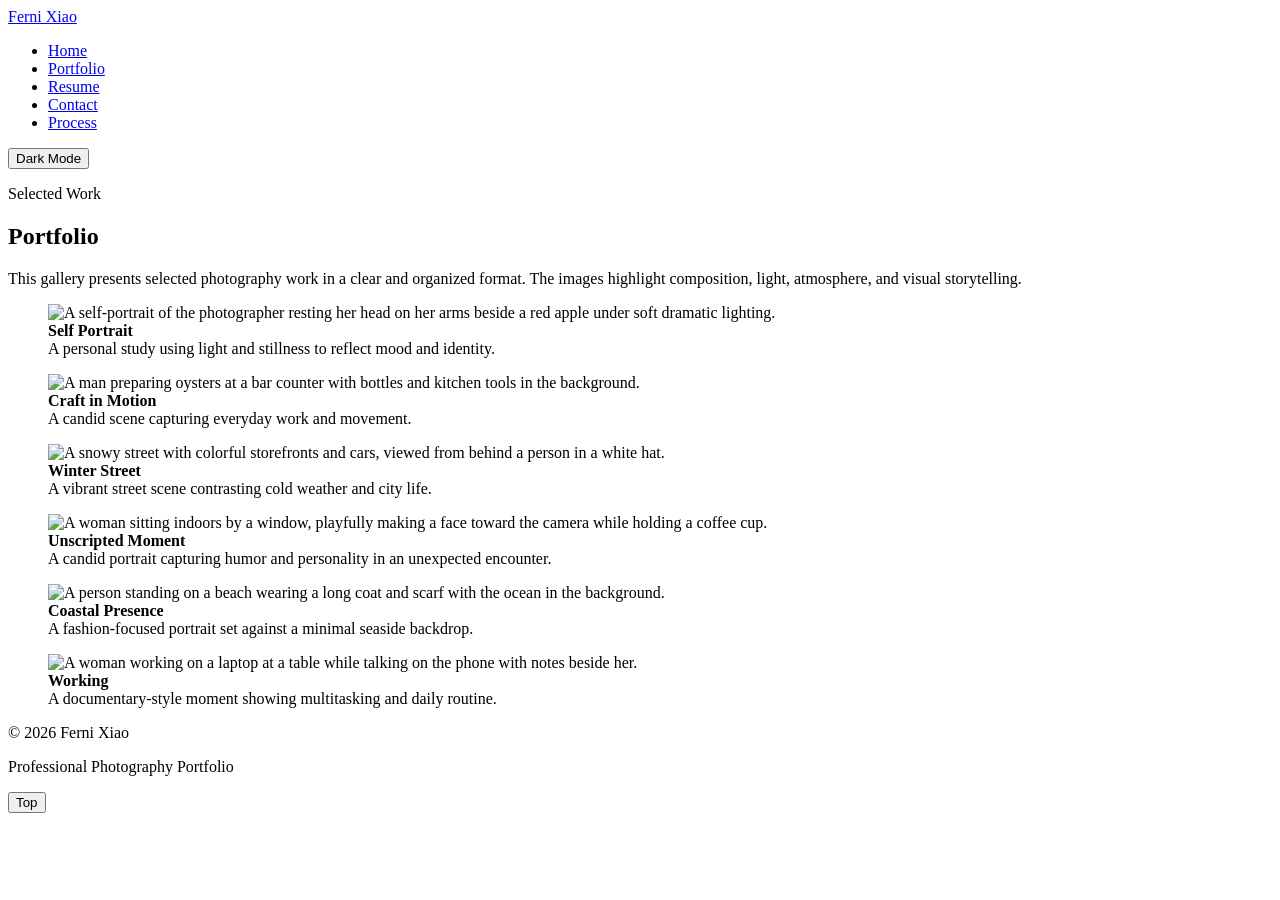
==== portfolio.html @ 2f025600 "Add files via upload" ====
<!DOCTYPE html>
<html lang="en">
<head>
  <meta charset="UTF-8">
  <meta name="viewport" content="width=device-width, initial-scale=1.0">
  <title>Portfolio | Ferni Xiao</title>
  <link rel="stylesheet" href="css/style.css">
</head>
<body>

  <header class="site-header">
    <div class="container">
      <div class="header-top">
        <a href="index.html" class="logo">Ferni Xiao</a>

        <nav class="site-nav" aria-label="Main navigation">
          <ul class="nav-list">
            <li><a href="index.html">Home</a></li>
            <li><a href="portfolio.html" class="active">Portfolio</a></li>
            <li><a href="resume.html">Resume</a></li>
            <li><a href="contact.html">Contact</a></li>
            <li><a href="process.html">Process</a></li>
          </ul>
        </nav>

        <button id="themeToggle" class="button">Dark Mode</button>
      </div>
    </div>
  </header>

  <main>
    <section class="content-section">
      <div class="container narrow-container">
        <p class="small-heading">Selected Work</p>
        <h1>Portfolio</h1>
        <p>
          This gallery presents selected photography work in a clear and organized format.
          The images highlight composition, light, atmosphere, and visual storytelling.
        </p>
      </div>
    </section>

    <section class="content-section light-section">
      <div class="container">
        <div class="gallery-grid masonry-gallery">

          <figure class="gallery-item">
            <img src="images/photo4.jpg" alt="A self-portrait of the photographer resting her head on her arms beside a red apple under soft dramatic lighting.">
            <figcaption>
              <strong>Self Portrait</strong><br>
              A personal study using light and stillness to reflect mood and identity.
            </figcaption>
          </figure>

          <figure class="gallery-item">
            <img src="images/photo5.jpg" alt="A man preparing oysters at a bar counter with bottles and kitchen tools in the background.">
            <figcaption>
              <strong>Craft in Motion</strong><br>
              A candid scene capturing everyday work and movement.
            </figcaption>
          </figure>

          <figure class="gallery-item">
            <img src="images/photo6.jpg" alt="A snowy street with colorful storefronts and cars, viewed from behind a person in a white hat.">
            <figcaption>
              <strong>Winter Street</strong><br>
              A vibrant street scene contrasting cold weather and city life.
            </figcaption>
          </figure>

          <figure class="gallery-item">
            <img src="images/photo7.jpg" alt="A woman sitting indoors by a window, playfully making a face toward the camera while holding a coffee cup.">
            <figcaption>
              <strong>Unscripted Moment</strong><br>
              A candid portrait capturing humor and personality in an unexpected encounter.
            </figcaption>
          </figure>

          <figure class="gallery-item">
            <img src="images/photo8.jpg" alt="A person standing on a beach wearing a long coat and scarf with the ocean in the background.">
            <figcaption>
              <strong>Coastal Presence</strong><br>
              A fashion-focused portrait set against a minimal seaside backdrop.
            </figcaption>
          </figure>

          <figure class="gallery-item">
            <img src="images/photo9.jpg" alt="A woman working on a laptop at a table while talking on the phone with notes beside her.">
            <figcaption>
              <strong>Working</strong><br>
              A documentary-style moment showing multitasking and daily routine.
            </figcaption>
          </figure>

        </div>
      </div>
    </section>
  </main>

  <footer class="site-footer">
    <div class="container footer-layout">
      <p>&copy; 2026 Ferni Xiao</p>
      <p>Professional Photography Portfolio</p>
    </div>
  </footer>

  <button id="topBtn">Top</button>

  <script src="js/main.js"></script>
</body>
</html>
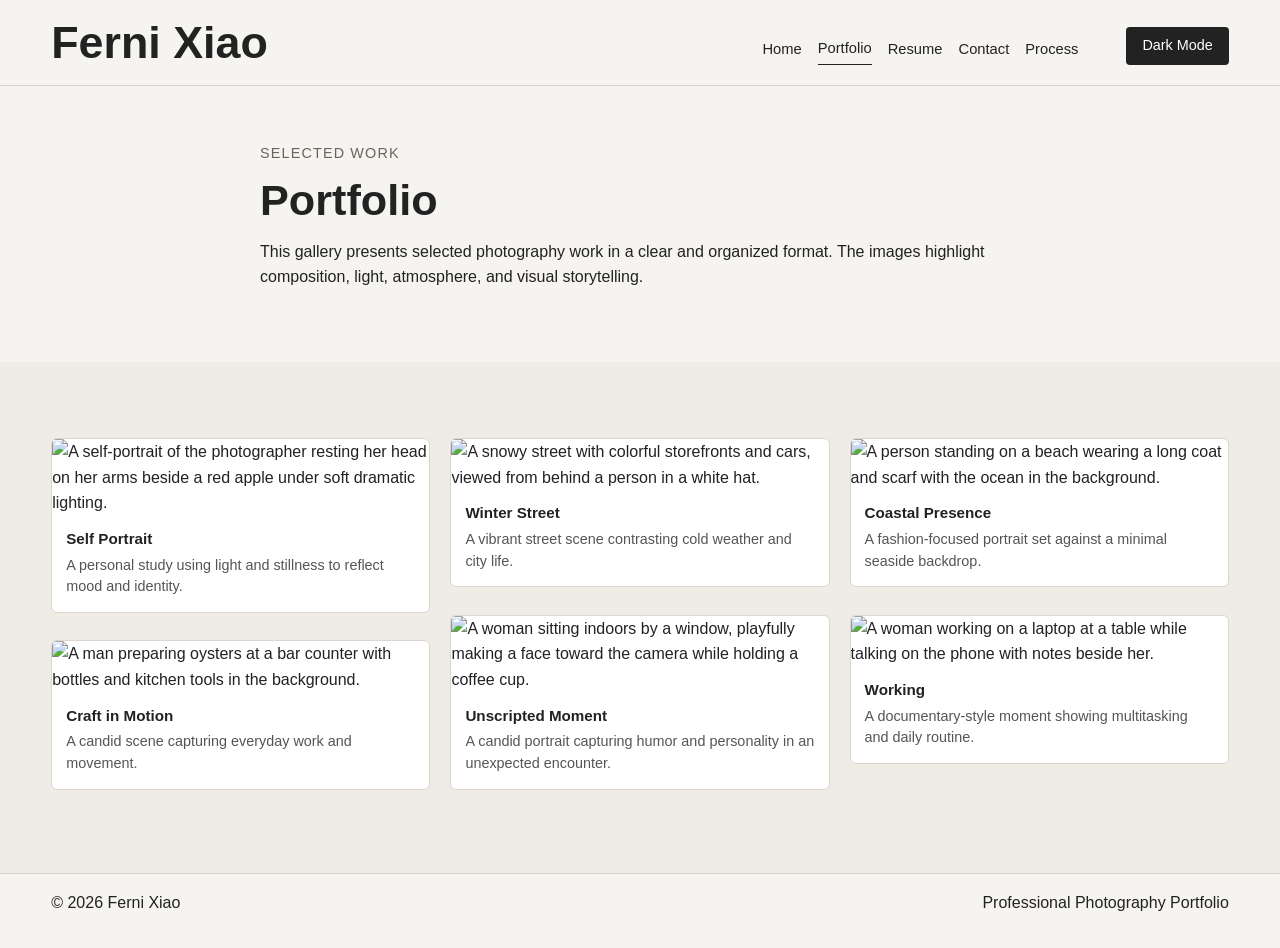
==== commit 20949eac: "Update image file extensions from .jpg to .JPG" ====
--- a/portfolio.html
+++ b/portfolio.html
@@ -45,7 +45,7 @@
         <div class="gallery-grid masonry-gallery">
 
           <figure class="gallery-item">
-            <img src="images/photo4.jpg" alt="A self-portrait of the photographer resting her head on her arms beside a red apple under soft dramatic lighting.">
+            <img src="images/photo4.JPG" alt="A self-portrait of the photographer resting her head on her arms beside a red apple under soft dramatic lighting.">
             <figcaption>
               <strong>Self Portrait</strong><br>
               A personal study using light and stillness to reflect mood and identity.
@@ -61,7 +61,7 @@
           </figure>
 
           <figure class="gallery-item">
-            <img src="images/photo6.jpg" alt="A snowy street with colorful storefronts and cars, viewed from behind a person in a white hat.">
+            <img src="images/photo6.JPG" alt="A snowy street with colorful storefronts and cars, viewed from behind a person in a white hat.">
             <figcaption>
               <strong>Winter Street</strong><br>
               A vibrant street scene contrasting cold weather and city life.
@@ -69,7 +69,7 @@
           </figure>
 
           <figure class="gallery-item">
-            <img src="images/photo7.jpg" alt="A woman sitting indoors by a window, playfully making a face toward the camera while holding a coffee cup.">
+            <img src="images/photo7.JPG" alt="A woman sitting indoors by a window, playfully making a face toward the camera while holding a coffee cup.">
             <figcaption>
               <strong>Unscripted Moment</strong><br>
               A candid portrait capturing humor and personality in an unexpected encounter.
@@ -77,7 +77,7 @@
           </figure>
 
           <figure class="gallery-item">
-            <img src="images/photo8.jpg" alt="A person standing on a beach wearing a long coat and scarf with the ocean in the background.">
+            <img src="images/photo8.JPG" alt="A person standing on a beach wearing a long coat and scarf with the ocean in the background.">
             <figcaption>
               <strong>Coastal Presence</strong><br>
               A fashion-focused portrait set against a minimal seaside backdrop.
@@ -85,7 +85,7 @@
           </figure>
 
           <figure class="gallery-item">
-            <img src="images/photo9.jpg" alt="A woman working on a laptop at a table while talking on the phone with notes beside her.">
+            <img src="images/photo9.JPG" alt="A woman working on a laptop at a table while talking on the phone with notes beside her.">
             <figcaption>
               <strong>Working</strong><br>
               A documentary-style moment showing multitasking and daily routine.
@@ -108,4 +108,4 @@
 
   <script src="js/main.js"></script>
 </body>
-</html>+</html>
--- a/css/style.css
+++ b/css/style.css
@@ -0,0 +1,647 @@
+/* ----------------------------
+   General Styles
+----------------------------- */
+
+* {
+  box-sizing: border-box;
+}
+
+html {
+  font-size: 100%;
+}
+
+body {
+  margin: 0;
+  font-family: Arial, Helvetica, sans-serif;
+  color: #222222;
+  background-color: #f6f4f0;
+  line-height: 1.6;
+  transition: background-color 0.3s ease, color 0.3s ease;
+}
+
+img,
+iframe {
+  max-width: 100%;
+}
+
+img {
+  display: block;
+  height: auto;
+}
+
+a {
+  text-decoration: none;
+  color: inherit;
+}
+
+.container {
+  width: 92%;
+  max-width: 1200px;
+  margin: 0 auto;
+}
+
+.narrow-container {
+  max-width: 760px;
+  margin: 0 auto;
+}
+
+.content-section {
+  padding: 3.5rem 0;
+}
+
+.light-section {
+  background-color: #efebe5;
+  transition: background-color 0.3s ease;
+}
+
+.small-heading {
+  font-size: 0.9rem;
+  text-transform: uppercase;
+  letter-spacing: 0.08em;
+  color: #6a635b;
+  margin-bottom: 0.5rem;
+  transition: color 0.3s ease;
+}
+
+h1,
+h2,
+h3 {
+  line-height: 1.25;
+  margin-top: 0;
+}
+
+h1 {
+  font-size: 2.7rem;
+  margin-bottom: 0.75rem;
+}
+
+h2 {
+  font-size: 1.8rem;
+  margin-bottom: 1rem;
+}
+
+h3 {
+  font-size: 1.2rem;
+  margin-bottom: 0.4rem;
+}
+
+p {
+  margin-top: 0;
+}
+
+.button {
+  display: inline-block;
+  background-color: #222222;
+  color: #ffffff;
+  padding: 0.85rem 1.4rem;
+  border-radius: 4px;
+  margin-top: 0.75rem;
+  border: none;
+  cursor: pointer;
+  transition: background-color 0.3s ease;
+}
+
+.button:hover {
+  background-color: #444444;
+}
+
+/* ----------------------------
+   Header
+----------------------------- */
+
+.site-header {
+  background-color: #f6f4f0;
+  border-bottom: 1px solid #d9d3cb;
+  padding: 1.25rem 0;
+  transition: background-color 0.3s ease, border-color 0.3s ease;
+}
+
+.header-top {
+  display: flex;
+  align-items: flex-end;
+  justify-content: space-between;
+  gap: 2rem;
+}
+
+.logo {
+  font-size: 2.8rem;
+  font-weight: 700;
+  line-height: 1;
+  white-space: nowrap;
+  flex-shrink: 0;
+}
+
+.site-nav {
+  margin-left: auto;
+}
+
+.nav-list {
+  list-style: none;
+  display: flex;
+  justify-content: flex-end;
+  align-items: center;
+  flex-wrap: nowrap;
+  gap: 1rem;
+  margin: 0;
+  padding: 0;
+}
+
+.nav-list li {
+  flex-shrink: 0;
+}
+
+.nav-list a {
+  display: inline-block;
+  font-size: 0.92rem;
+  padding-bottom: 0.2rem;
+  white-space: nowrap;
+}
+
+.nav-list a.active,
+.nav-list a:hover {
+  border-bottom: 1px solid #222222;
+}
+
+/* ----------------------------
+   JS Buttons
+----------------------------- */
+
+#themeToggle {
+  margin-top: 0;
+  margin-left: 1rem;
+  padding: 0.65rem 1rem;
+  font-size: 0.9rem;
+  line-height: 1.2;
+}
+
+#topBtn {
+  position: fixed;
+  bottom: 30px;
+  right: 30px;
+  padding: 0.75rem 1rem;
+  font-size: 0.9rem;
+  background-color: #222222;
+  color: #ffffff;
+  border: none;
+  border-radius: 4px;
+  cursor: pointer;
+  display: none;
+  z-index: 999;
+}
+
+#topBtn:hover {
+  background-color: #444444;
+}
+
+/* ----------------------------
+   Hero Section (Home)
+----------------------------- */
+
+.hero-section {
+  padding: 4rem 0;
+}
+
+.hero-layout {
+  display: flex;
+  align-items: center;
+  gap: 2rem;
+}
+
+.hero-text,
+.hero-image {
+  flex: 1;
+}
+
+.hero-bio {
+  margin-bottom: 1rem;
+}
+
+.hero-image img {
+  border-radius: 6px;
+  border: 1px solid #d8d2ca;
+}
+
+.hero-image figcaption {
+  margin-top: 0.6rem;
+  font-size: 0.95rem;
+  color: #555555;
+}
+
+/* ----------------------------
+   Home Featured Cards
+----------------------------- */
+
+.card-grid {
+  display: grid;
+  grid-template-columns: repeat(3, 1fr);
+  gap: 1.5rem;
+}
+
+.card {
+  background-color: #ffffff;
+  border: 1px solid #ddd6cf;
+  border-radius: 6px;
+  padding: 1rem;
+  transition: background-color 0.3s ease, border-color 0.3s ease, color 0.3s ease;
+}
+
+.card img {
+  margin-bottom: 1rem;
+  border-radius: 4px;
+}
+
+.card h3 {
+  font-size: 1.1rem;
+  margin: 0 0 0.5rem;
+}
+
+.card p {
+  font-size: 0.95rem;
+  color: #555555;
+  margin: 0;
+}
+
+/* ----------------------------
+   Scroll Fade-in Items
+----------------------------- */
+
+.gallery-item,
+.card.gallery-item {
+  opacity: 0;
+  transform: translateY(30px);
+  transition: opacity 0.6s ease, transform 0.6s ease;
+}
+
+/* ----------------------------
+   Portfolio Gallery
+----------------------------- */
+
+.masonry-gallery {
+  column-count: 3;
+  column-gap: 20px;
+  margin-top: 20px;
+}
+
+.masonry-gallery .gallery-item {
+  display: inline-block;
+  width: 100%;
+  margin: 0 0 20px;
+  background-color: #ffffff;
+  border: 1px solid #ddd6cf;
+  border-radius: 6px;
+  overflow: hidden;
+  break-inside: avoid;
+}
+
+.masonry-gallery .gallery-item img {
+  width: 100%;
+  height: auto;
+  display: block;
+}
+
+.masonry-gallery .gallery-item figcaption {
+  padding: 12px 14px 14px;
+  font-size: 0.9rem;
+  line-height: 1.5;
+  color: #555555;
+}
+
+.masonry-gallery .gallery-item strong {
+  display: inline-block;
+  margin-bottom: 4px;
+  font-size: 0.95rem;
+  color: #222222;
+}
+
+/* ----------------------------
+   Resume Page
+----------------------------- */
+
+.resume-intro {
+  display: flex;
+  gap: 2rem;
+  margin-bottom: 2rem;
+  align-items: center;
+}
+
+.resume-photo,
+.resume-summary {
+  flex: 1;
+}
+
+.resume-photo img {
+  border-radius: 6px;
+  border: 1px solid #d8d2ca;
+}
+
+.resume-block {
+  background-color: #ffffff;
+  border: 1px solid #ddd6cf;
+  border-radius: 6px;
+  padding: 1.5rem;
+  margin-bottom: 1.5rem;
+  transition: background-color 0.3s ease, border-color 0.3s ease, color 0.3s ease;
+}
+
+.resume-row {
+  display: flex;
+  gap: 2rem;
+  padding: 1rem 0;
+  border-top: 1px solid #ece7e0;
+}
+
+.resume-row:first-of-type {
+  border-top: none;
+  padding-top: 0;
+}
+
+.resume-label {
+  width: 160px;
+  flex-shrink: 0;
+  font-weight: bold;
+  color: #6a635b;
+}
+
+.resume-details {
+  flex: 1;
+}
+
+.resume-details h3 {
+  margin-bottom: 0.35rem;
+}
+
+.resume-details p {
+  margin-bottom: 0;
+}
+
+/* ----------------------------
+   Contact Page
+----------------------------- */
+
+.contact-layout {
+  display: flex;
+  gap: 2rem;
+}
+
+.contact-info,
+.contact-form-block {
+  flex: 1;
+  background-color: #ffffff;
+  border: 1px solid #ddd6cf;
+  border-radius: 6px;
+  padding: 1.5rem;
+  transition: background-color 0.3s ease, border-color 0.3s ease, color 0.3s ease;
+}
+
+.video-wrapper iframe {
+  width: 100%;
+  min-height: 300px;
+  border: 0;
+  border-radius: 4px;
+}
+
+.contact-form {
+  display: flex;
+  flex-direction: column;
+  gap: 0.8rem;
+}
+
+.contact-form label {
+  font-weight: 600;
+}
+
+.contact-form input,
+.contact-form textarea {
+  width: 100%;
+  padding: 0.85rem;
+  border: 1px solid #cfc7be;
+  border-radius: 4px;
+  font: inherit;
+  background-color: #fcfbf8;
+  color: #222222;
+  transition: background-color 0.3s ease, border-color 0.3s ease, color 0.3s ease;
+}
+
+.contact-form button {
+  border: none;
+  cursor: pointer;
+}
+
+/* ----------------------------
+   Process Page
+----------------------------- */
+
+.process-layout {
+  display: grid;
+  gap: 1.5rem;
+}
+
+.process-card {
+  background-color: #ffffff;
+  border: 1px solid #ddd6cf;
+  border-radius: 6px;
+  padding: 1.5rem;
+  transition: background-color 0.3s ease, border-color 0.3s ease, color 0.3s ease;
+}
+
+.wireframe-figure {
+  margin: 1rem 0;
+  text-align: center;
+}
+
+.wireframe-figure img {
+  width: 100%;
+  max-width: 500px;
+  height: auto;
+  margin: 0 auto;
+  border-radius: 4px;
+  border: 1px solid #ddd6cf;
+}
+
+.wireframe-figure figcaption {
+  margin-top: 0.5rem;
+  color: #555555;
+}
+
+/* ----------------------------
+   Footer
+----------------------------- */
+
+.site-footer {
+  border-top: 1px solid #d9d3cb;
+  padding: 1rem 0;
+  background-color: #f6f4f0;
+  transition: background-color 0.3s ease, border-color 0.3s ease;
+}
+
+.footer-layout {
+  display: flex;
+  justify-content: space-between;
+  gap: 1rem;
+  flex-wrap: wrap;
+}
+
+/* ----------------------------
+   Dark Mode
+----------------------------- */
+
+body.dark-mode {
+  background-color: #1f1f1f;
+  color: #f6f4f0;
+}
+
+body.dark-mode .site-header {
+  background-color: #1f1f1f;
+  border-bottom: 1px solid #444444;
+}
+
+body.dark-mode .site-footer {
+  background-color: #1f1f1f;
+  border-top: 1px solid #444444;
+}
+
+body.dark-mode .light-section {
+  background-color: #2a2a2a;
+}
+
+body.dark-mode .small-heading,
+body.dark-mode .hero-image figcaption,
+body.dark-mode .wireframe-figure figcaption,
+body.dark-mode .masonry-gallery .gallery-item figcaption,
+body.dark-mode .card p,
+body.dark-mode .resume-label {
+  color: #dddddd;
+}
+
+body.dark-mode .nav-list a.active,
+body.dark-mode .nav-list a:hover {
+  border-bottom: 1px solid #f6f4f0;
+}
+
+body.dark-mode .card,
+body.dark-mode .gallery-item,
+body.dark-mode .resume-block,
+body.dark-mode .contact-info,
+body.dark-mode .contact-form-block,
+body.dark-mode .process-card {
+  background-color: #2f2f2f;
+  color: #f6f4f0;
+  border: 1px solid #555555;
+}
+
+body.dark-mode .masonry-gallery .gallery-item strong,
+body.dark-mode .card h3,
+body.dark-mode .resume-details h3,
+body.dark-mode .process-card h2,
+body.dark-mode .contact-info h2,
+body.dark-mode .contact-form-block h2 {
+  color: #f6f4f0;
+}
+
+body.dark-mode .contact-form input,
+body.dark-mode .contact-form textarea {
+  background-color: #3a3a3a;
+  color: #f6f4f0;
+  border: 1px solid #666666;
+}
+
+body.dark-mode .button,
+body.dark-mode #topBtn {
+  background-color: #f6f4f0;
+  color: #222222;
+}
+
+body.dark-mode .button:hover,
+body.dark-mode #topBtn:hover {
+  background-color: #dddddd;
+}
+
+/* ----------------------------
+   Responsive
+----------------------------- */
+
+@media (max-width: 1100px) {
+  .logo {
+    font-size: 2.4rem;
+  }
+
+  .nav-list {
+    gap: 0.8rem;
+  }
+
+  .nav-list a {
+    font-size: 0.86rem;
+  }
+}
+
+@media (max-width: 900px) {
+  .header-top {
+    flex-direction: column;
+    align-items: flex-start;
+  }
+
+  .site-nav {
+    margin-left: 0;
+    width: 100%;
+  }
+
+  .nav-list {
+    justify-content: flex-start;
+    flex-wrap: wrap;
+  }
+
+  #themeToggle {
+    margin-left: 0;
+  }
+
+  .card-grid {
+    grid-template-columns: repeat(2, 1fr);
+  }
+
+  .masonry-gallery {
+    column-count: 2;
+  }
+
+  .resume-intro,
+  .contact-layout,
+  .resume-row {
+    flex-direction: column;
+  }
+
+  .resume-label {
+    width: auto;
+  }
+}
+
+@media (max-width: 768px) {
+  .hero-layout {
+    flex-direction: column;
+  }
+
+  .nav-list {
+    flex-direction: column;
+    align-items: flex-start;
+    gap: 0.8rem;
+  }
+
+  .card-grid {
+    grid-template-columns: 1fr;
+  }
+
+  .masonry-gallery {
+    column-count: 1;
+  }
+
+  h1 {
+    font-size: 2.1rem;
+  }
+
+  .logo {
+    font-size: 2.1rem;
+  }
+
+  #topBtn {
+    bottom: 20px;
+    right: 20px;
+  }
+}
